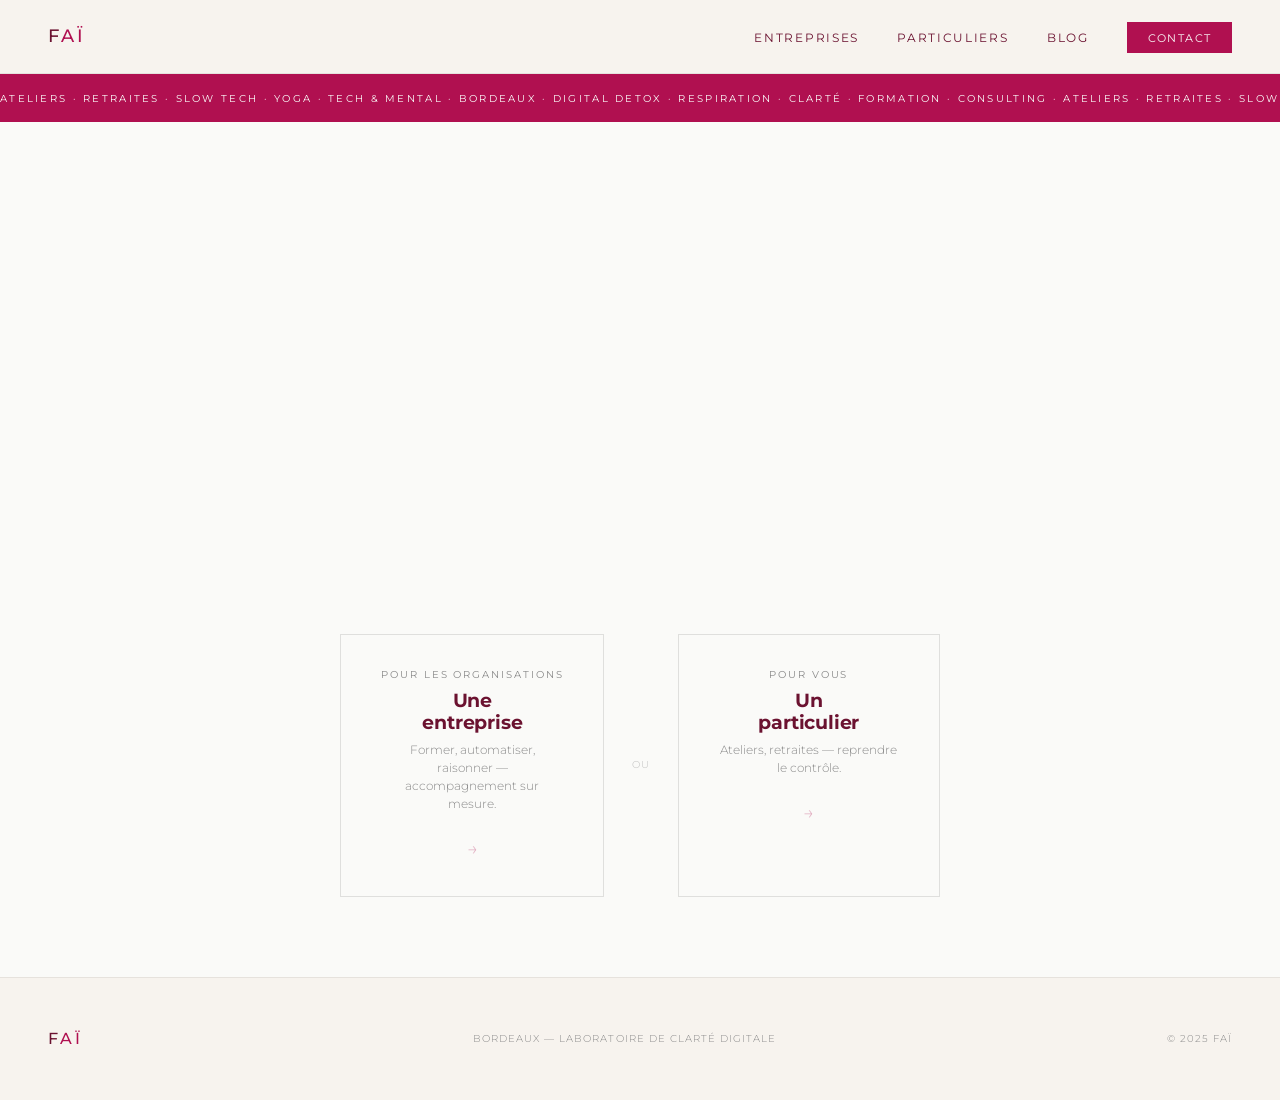
==== index.html @ e2d6e1ae "something is happening" ====
<!DOCTYPE html>
<html lang="fr">
<head>
  <meta charset="UTF-8">
  <meta name="viewport" content="width=device-width, initial-scale=1.0">
  <title>Faï — Laboratoire de clarté digitale</title>
  <meta name="description" content="Faï combine réflexion sur la technologie et pratiques de yoga pour retrouver clarté et concentration.">

  <!-- Google Fonts -->
  <link href="https://fonts.googleapis.com/css2?family=Montserrat:wght@300;400;500;700&family=Cormorant+Garamond:ital,wght@0,400;1,300;1,400&display=swap" rel="stylesheet">

  <!-- CSS global -->
  <link rel="stylesheet" href="assets/css/style.css">

  <style>
    /* ── STYLES SPÉCIFIQUES À CETTE PAGE ─────────────────────────
       Tout ce qui est ici ne s'applique qu'à index.html.
       Les styles communs (nav, footer, boutons...) sont dans style.css
       ──────────────────────────────────────────────────────────── */

    /* Page d'entrée : on veut qu'elle prenne toute la hauteur de l'écran */
    .entry-page {
      min-height: 100vh;
      display: flex;
      flex-direction: column;
    }

   /* Zone centrale — tout ce qui est entre la nav et le footer */
    .entry-main {
      flex: 1;
      display: flex;
      flex-direction: column;
      /*align-items: center;
      justify-content: center;*/
      padding: 4rem 3rem;
      /*text-align: center;*/
    }

    /* Label "Laboratoire de clarté" */
    .entry-label {
      font-size: 0.65rem;
      letter-spacing: 0.28em;
      text-transform: uppercase;
      color: var(--gris);
      margin-bottom: 2.5rem;
    }

    /* Titre principal */
    .entry-title {
      font-family: var(--font-titre);
      font-weight: 700;
      font-size: clamp(2.8rem, 5vw, 5rem);
      line-height: 1.08;
      letter-spacing: -0.02em;
      color: var(--titre);
      margin-bottom: 1.5rem;
    }

    .entry-title em {
      font-family: var(--font-serif);
      font-style: italic;
      font-weight: 300;
      color: var(--rouge);
      font-size: 1.12em;
      letter-spacing: 0;
    }

    /* Sous-titre */
    .entry-sub {
      font-size: 1rem;
      line-height: 1.75;
      color: var(--gris);
      max-width: 480px;
      margin: 0 auto 3.5rem;
      font-weight: 300;
    }

    /* Question "Vous êtes..." */
    .entry-question {
      font-size: 0.72rem;
      letter-spacing: 0.18em;
      text-transform: uppercase;
      color: var(--gris);
      margin-bottom: 1.5rem;
    }

    /* Les deux boutons côte à côte */
    .entry-choices {
      display: flex;
      gap: 1.2rem;
      align-items: stretch;
      justify-content: center;
      flex-wrap: wrap;
      padding: 0 3rem 5rem;
    }

    /* Bouton de choix — plus grand que les boutons nav */
    .btn-choice {
      display: flex;
      flex-direction: column;
      align-items: center;
      text-align: center;
      gap: 0.5rem;
      text-decoration: none;
      padding: 2rem 2.5rem;
      border: 1px solid rgba(26,26,26,0.12);
      background: var(--blanc);
      transition: background 0.3s, border-color 0.3s;
      min-width: 220px;
      position: relative;
      overflow: hidden;
    }

    .btn-choice:hover {
      background: var(--sable);
      border-color: var(--rouge);
    }

    .btn-choice:hover .choice-arrow {
      opacity: 1;
      transform: translateX(4px);
    }

    .choice-label {
      font-size: 0.6rem;
      letter-spacing: 0.2em;
      text-transform: uppercase;
      color: var(--gris);
      font-weight: 400;
    }

    .choice-title {
      font-size: 1.2rem;
      font-weight: 700;
      color: var(--titre);
      letter-spacing: -0.01em;
      line-height: 1.1;
    }

    .choice-desc {
      font-size: 0.75rem;
      color: var(--gris);
      font-weight: 300;
      line-height: 1.5;
      max-width: 180px;
    }

    .choice-arrow {
      font-size: 1.2rem;
      color: var(--rouge);
      opacity: 0.3;
      transition: opacity 0.2s, transform 0.2s;
      margin-top: 0.8rem;
    }

    .btn-choice:hover .choice-arrow {
      opacity: 1;
      transform: translateX(4px);
    }

    /* Séparateur "ou" entre les deux boutons */
    .entry-or {
      font-size: 0.65rem;
      letter-spacing: 0.14em;
      text-transform: uppercase;
      color: rgba(138,138,138,0.5);
      display: flex;
      align-items: center;
      padding: 0 0.5rem;
    }

    /* ── RESPONSIVE ─────────────────────────────────────────────── */
    @media (max-width: 600px) {
      .entry-choices {
        flex-direction: column;
        align-items: stretch;
      }

      .entry-or { display: none; }

      .btn-choice { min-width: unset; }

      /* Sur mobile : menu burger à la place des liens nav */
      .nav-links { display: none; }
      .nav-burger { display: flex; }
    }

    /* Burger menu (masqué sur desktop) */
    .nav-burger {
      display: none;
      flex-direction: column;
      gap: 5px;
      cursor: pointer;
      padding: 4px;
    }

    .nav-burger span {
      display: block;
      width: 22px;
      height: 1.5px;
      background: var(--titre);
    }

    /* Menu mobile déroulant */
    .nav-mobile {
      display: none;
      position: fixed;
      top: 72px;
      left: 0; right: 0;
      background: var(--blanc);
      border-bottom: 1px solid rgba(26,26,26,0.08);
      z-index: 99;
      padding: 1.5rem 2rem;
      flex-direction: column;
      gap: 1.2rem;
    }

    .nav-mobile.open { display: flex; }

    .nav-mobile a {
      text-decoration: none;
      color: var(--titre);
      font-size: 0.85rem;
      letter-spacing: 0.12em;
      text-transform: uppercase;
      font-weight: 400;
      padding: 0.5rem 0;
      border-bottom: 1px solid rgba(26,26,26,0.06);
    }

    .nav-mobile a:last-child { border-bottom: none; }
    .nav-mobile a:hover { color: var(--rouge); }
  </style>
</head>

<body class="entry-page">

  <!-- ── NAV ───────────────────────────────────────────────────────
       La nav de cette page est neutre — elle n'appartient ni à
       l'univers Entreprises ni à l'univers Particuliers.
       Sur mobile : burger menu qui déroule les liens.
       ──────────────────────────────────────────────────────────── -->
  <nav>
    <a href="index.html" class="logo">
      <span class="f">F</span><span class="ai">aï</span>
    </a>

    <!-- Liens desktop -->
    <ul class="nav-links">
      <li><a href="entreprises/index.html">Entreprises</a></li>
      <li><a href="particuliers/index.html">Particuliers</a></li>
      <li><a href="blog/index.html">Blog</a></li>
      <li><a href="contact.html" class="nav-cta">Contact</a></li>
    </ul>

    <!-- Burger mobile -->
    <div class="nav-burger" id="burger" onclick="toggleMenu()">
      <span></span>
      <span></span>
      <span></span>
    </div>
  </nav>

  <!-- Ticker — dans le flux, margin-top pour passer sous la nav fixe -->
  <div class="ticker" style="margin-top: 72px;">
    <span class="ticker-inner">
      Ateliers · Retraites · Slow tech · Yoga · Tech & Mental · Bordeaux · Digital Detox · Respiration · Clarté · Formation · Consulting · Ateliers · Retraites · Slow tech · Yoga · Tech & Mental · Bordeaux · Digital Detox · Respiration · Clarté · Formation · Consulting ·&nbsp;
    </span>
  </div>

  <!-- Menu mobile déroulant -->
  <div class="nav-mobile" id="nav-mobile">
    <a href="entreprises/index.html">Entreprises</a>
    <a href="particuliers/index.html">Particuliers</a>
    <a href="blog/index.html">Blog</a>
    <a href="contact.html">Contact</a>
  </div>


  <!-- ── CONTENU PRINCIPAL ─────────────────────────────────────────
       Zone centrale : présentation + double choix.
       ──────────────────────────────────────────────────────────── -->
  <main class=”entry-main”>
    <div class="ent-hero reveal">
      <p class=”entry-label”>Laboratoire de clarté digitale</p>
      <h1 class=”entry-title”>
        Technologie<br>et <em>conscience.</em>
      </h1>
      <p class=”entry-sub”>
        Dans un monde qui nous incite toujours à “plus”, Faï propose de revoir et redécouvrir nos usages numériques, pour faire de la place à ce qui compte, et utiliser la technologie pour retrouver sens, clarté et concentration.
      </p>

      <!-- Question : apparaît en bas de l'écran, invite à scroller -->
      <p class=”entry-question”>Vous êtes…</p>
    </div>
    <!-- Les deux choix -->
    <div class="entry-choices">

      <!-- Bouton Entreprises -->
      <a href="entreprises/index.html" class="btn-choice">
        <span class="choice-label">Pour les organisations</span>
        <span class="choice-title">Une<br>entreprise</span>
        <span class="choice-desc">Former, automatiser, raisonner — accompagnement sur mesure.</span>
        <span class="choice-arrow">→</span>
      </a>

      <span class="entry-or">ou</span>

      <!-- Bouton Particuliers -->
      <a href="particuliers/index.html" class="btn-choice">
        <span class="choice-label">Pour vous</span>
        <span class="choice-title">Un<br>particulier</span>
        <span class="choice-desc">Ateliers, retraites — reprendre le contrôle.</span>
        <span class="choice-arrow">→</span>
      </a>

    </div>

  </main>

  <!-- ── FOOTER ────────────────────────────────────────────────────
       Footer minimal — commun aux deux univers.
       ──────────────────────────────────────────────────────────── -->
  <footer>
    <div class="footer-logo">
      <span class="f">F</span><span class="ai">aï</span>
    </div>
    <p>Bordeaux — Laboratoire de clarté digitale</p>
    <p>© 2025 Faï</p>
  </footer>

  <!-- ── JAVASCRIPT ─────────────────────────────────────────────────
       Uniquement le burger menu mobile — rien de plus.
       ──────────────────────────────────────────────────────────── -->
  <script>
    function toggleMenu() {
      const menu = document.getElementById('nav-mobile');
      menu.classList.toggle('open');
    }

    // Fermer le menu si on clique ailleurs
    document.addEventListener('click', function(e) {
      const burger = document.getElementById('burger');
      const menu = document.getElementById('nav-mobile');
      if (!burger.contains(e.target) && !menu.contains(e.target)) {
        menu.classList.remove('open');
      }
    });
  </script>

</body>
</html>
---- assets/css/style.css ----
/* ============================================================
   FAÏ — STYLE.CSS
   CSS global partagé par toutes les pages du site
   ============================================================ */


/* ── 1. VARIABLES ─────────────────────────────────────────────
   Le "cerveau" du design system. Toutes les couleurs et polices
   sont définies ici une seule fois. Si tu veux changer une
   couleur sur tout le site, tu ne changes qu'une ligne ici.
   ──────────────────────────────────────────────────────────── */

:root {
  /* Couleurs */
  --rouge:  #B01050;   /* Accent principal — boutons, logo (aï), liens actifs */
  --titre:  #6B1230;   /* Bordeaux — titres, nav, sous-titres                 */
  --sable:  #F7F3EE;   /* Fond de sections, encarts, cards                    */
  --blanc:  #FAFAF8;   /* Fond principal de toutes les pages                  */
  --gris:   #8A8A8A;   /* Textes secondaires, labels, dates                   */
  --noir:   #1A1A1A;   /* Texte courant, corps de texte                       */

  /* Typographies */
  --font-titre: 'Montserrat', sans-serif;
  --font-serif: 'Cormorant Garamond', serif;

  /* Espacements (optionnel — pratique pour la cohérence) */
  --radius: 2px;       /* Coins légèrement arrondis — style éditorial         */
}


/* ── 2. RESET ──────────────────────────────────────────────────
   Supprime les styles par défaut des navigateurs.
   Sans ça, chaque navigateur affiche les éléments différemment.
   ──────────────────────────────────────────────────────────── */

* {
  margin: 0;
  padding: 0;
  box-sizing: border-box; /* Les dimensions incluent padding et bordures */
}

html {
  scroll-behavior: smooth; /* Scroll fluide pour les ancres (#section) */
  scroll-snap-type: y proximity;
}


/* ── 3. BASE ───────────────────────────────────────────────────
   Styles appliqués à tout le document par défaut.
   ──────────────────────────────────────────────────────────── */

body {
  font-family: var(--font-titre);
  background: var(--blanc);
  color: var(--noir);
  font-weight: 300;
  font-size: 16px;
  line-height: 1.6;
  overflow-x: hidden; /* Empêche le scroll horizontal non voulu */
}

img {
  max-width: 100%;
  display: block;
}

a {
  color: inherit;
  text-decoration: none;
}


/* ── 4. TYPOGRAPHIE ────────────────────────────────────────────
   Hiérarchie des titres et du texte.
   ──────────────────────────────────────────────────────────── */

/* Titre hero — Montserrat Bold, couleur bordeaux */
h1 {
  font-family: var(--font-titre);
  font-weight: 700;
  font-size: clamp(2.4rem, 4vw, 4.5rem); /* Taille fluide selon l'écran */
  line-height: 1.08;
  letter-spacing: -0.02em;
  color: var(--titre);
}

/* Titres de sections */
h2 {
  font-family: var(--font-titre);
  font-weight: 300;
  font-size: clamp(1.8rem, 3vw, 2.8rem);
  line-height: 1.2;
  letter-spacing: -0.01em;
  color: var(--titre);
}

h3 {
  font-family: var(--font-titre);
  font-weight: 400;
  font-size: 1.15rem;
  line-height: 1.3;
  color: var(--noir);
}

/* Mot-clé en italique dans les titres hero
   Utilisation : <h1>Reprendre le <em>contrôle</em></h1> */
h1 em, h2 em {
  font-family: var(--font-serif);
  font-style: italic;
  font-weight: 300;
  color: var(--rouge);
  font-size: 1.12em;
  letter-spacing: 0;
}

/* Corps de texte */
p {
  font-size: 0.92rem;
  line-height: 1.85;
  color: #555;
  margin-bottom: 1.4rem;
}

p strong {
  color: var(--noir);
  font-weight: 500;
}

/* Labels et mini-titres de section */
.label {
  font-size: 0.65rem;
  letter-spacing: 0.22em;
  text-transform: uppercase;
  color: var(--gris);
  margin-bottom: 1.2rem;
  font-weight: 400;
}

/* Label rouge (utilisé dans les pages détail) */
.label-rouge {
  font-size: 0.62rem;
  letter-spacing: 0.22em;
  text-transform: uppercase;
  color: var(--rouge);
  margin-bottom: 1rem;
  font-weight: 400;
}


/* ── 5. NAVIGATION ─────────────────────────────────────────────
   Nav fixe en haut de page.
   ──────────────────────────────────────────────────────────── */

nav {
  position: fixed;
  top: 0; left: 0; right: 0;
  z-index: 100;
  display: flex;
  justify-content: space-between;
  align-items: center;
  padding: 1.4rem 3rem;
  background: var(--sable);
  border-bottom: 1px solid rgba(26,26,26,0.08);
}

/* Logo */
.logo {
  font-size: 1.1rem;
  font-weight: 500;
  letter-spacing: 0.18em;
  text-transform: uppercase;
  text-decoration: none;
  color: var(--noir);
}

.logo .f  { color: var(--titre); }  /* F en bordeaux  */
.logo .ai { color: var(--rouge); }  /* aï en cramoisi */

/* Liens nav */
nav ul {
  list-style: none;
  display: flex;
  gap: 2.4rem;
  align-items: center;
}

nav ul a {
  text-decoration: none;
  color: var(--titre);
  font-size: 0.75rem;
  letter-spacing: 0.14em;
  text-transform: uppercase;
  font-weight: 400;
  transition: color 0.2s;
}

nav ul a:hover,
nav ul a.active { color: var(--rouge); }

/* Bouton Contact dans la nav */
.nav-cta {
  background: var(--rouge) !important;
  color: var(--blanc) !important;
  padding: 0.55rem 1.3rem;
  font-size: 0.7rem !important;
  letter-spacing: 0.12em;
  transition: opacity 0.2s;
}

.nav-cta:hover { opacity: 0.85; }

/* Espace pour que le contenu ne passe pas sous la nav fixe */
.nav-spacer { height: 72px; }


/* ── 6. BOUTONS ────────────────────────────────────────────────
   Deux styles de boutons réutilisables partout.
   ──────────────────────────────────────────────────────────── */

/* Bouton principal — fond cramoisi */
.btn-primary {
  display: inline-block;
  background: var(--rouge);
  color: var(--blanc);
  text-decoration: none;
  padding: 0.85rem 2rem;
  font-family: var(--font-titre);
  font-size: 0.72rem;
  letter-spacing: 0.14em;
  text-transform: uppercase;
  font-weight: 400;
  transition: opacity 0.2s;
  border: none;
  cursor: pointer;
  border-radius: var(--radius);
}

.btn-primary:hover { opacity: 0.85; }

/* Bouton fantôme — texte avec soulignement */
.btn-ghost {
  display: inline-block;
  color: var(--noir);
  text-decoration: none;
  font-size: 0.72rem;
  letter-spacing: 0.14em;
  text-transform: uppercase;
  font-weight: 400;
  border-bottom: 1px solid var(--noir);
  padding-bottom: 2px;
  transition: color 0.2s, border-color 0.2s;
}

.btn-ghost:hover { color: var(--rouge); border-color: var(--rouge); }

/* Bouton blanc (sur fond coloré) */
.btn-blanc {
  display: inline-block;
  background: var(--blanc);
  color: var(--rouge);
  text-decoration: none;
  padding: 0.85rem 2rem;
  font-size: 0.72rem;
  letter-spacing: 0.14em;
  text-transform: uppercase;
  font-weight: 500;
  transition: opacity 0.2s;
  white-space: nowrap;
  border-radius: var(--radius);
}

.btn-blanc:hover { opacity: 0.88; }


/* ── 7. BREADCRUMB ─────────────────────────────────────────────
   Fil d'ariane — Accueil · Ateliers · Nom de la page
   ──────────────────────────────────────────────────────────── */

.breadcrumb {
  padding: 1.2rem 3rem;
  font-size: 0.62rem;
  letter-spacing: 0.14em;
  text-transform: uppercase;
  color: var(--gris);
  border-bottom: 1px solid rgba(26,26,26,0.06);
}

.breadcrumb a { color: var(--gris); text-decoration: none; }
.breadcrumb a:hover { color: var(--rouge); }
.breadcrumb span { margin: 0 0.6rem; }


/* ── 8. FOOTER ─────────────────────────────────────────────────
   ──────────────────────────────────────────────────────────── */

footer {
  padding: 3rem;
  background: var(--sable);
  border-top: 1px solid rgba(26,26,26,0.08);
  display: flex;
  justify-content: space-between;
  align-items: center;
}

.footer-logo {
  font-size: 1rem;
  font-weight: 500;
  letter-spacing: 0.18em;
  text-transform: uppercase;
}

.footer-logo .f  { color: var(--titre); }
.footer-logo .ai { color: var(--rouge); }

footer p {
  font-size: 0.65rem;
  letter-spacing: 0.1em;
  color: var(--gris);
  text-transform: uppercase;
  margin-bottom: 0;
}


/* ── 9. ANIMATIONS ─────────────────────────────────────────────
   Apparition au scroll des sections.
   Utilisation : ajouter class="reveal" à n'importe quel élément
   Le JS dans main.js s'occupe d'ajouter .visible au bon moment.
   ──────────────────────────────────────────────────────────── */

.reveal {
  opacity: 0;
  transform: translateY(24px);
  transition: opacity 0.7s ease, transform 0.7s ease;
}

.reveal.visible {
  opacity: 1;
  transform: translateY(0);
}


/* ── 10. UTILITAIRES ───────────────────────────────────────────
   Classes réutilisables pour des cas courants.
   ──────────────────────────────────────────────────────────── */

.text-rouge  { color: var(--rouge); }
.text-titre  { color: var(--titre); }
.text-gris   { color: var(--gris);  }
.bg-sable    { background: var(--sable); }
.bg-blanc    { background: var(--blanc); }

/* Container centré avec largeur max */
.container {
  max-width: 1200px;
  margin: 0 auto;
  padding: 0 3rem;
}


/* ── 12. NAV DROPDOWN ──────────────────────────────────────────
   Menu déroulant pour les sous-pages (Entreprises, Particuliers)
   ──────────────────────────────────────────────────────────── */

.nav-dropdown { position: relative; }

.dropdown {
  display: none;
  position: absolute;
  top: calc(100% + 1rem);
  left: 50%;
  transform: translateX(-50%);
  background: var(--sable);
  border: 1px solid rgba(26,26,26,0.08);
  min-width: 160px;
  z-index: 200;
  flex-direction: column;
  gap: 0;
}

/* Pont invisible pour ne pas perdre le hover dans le gap */
.nav-dropdown::after {
  content: '';
  position: absolute;
  top: 100%;
  left: -0.5rem;
  right: -0.5rem;
  height: 1.2rem;
  background: transparent;
  z-index: 195;
}

.nav-dropdown:hover .dropdown,
.nav-dropdown.open .dropdown { display: flex; }

.dropdown li { list-style: none; }

.dropdown li a {
  display: block;
  padding: 0.7rem 1.2rem;
  font-size: 0.7rem;
  letter-spacing: 0.1em;
  text-transform: uppercase;
  color: var(--titre);
  border-bottom: 1px solid rgba(26,26,26,0.06);
  transition: color 0.2s, background 0.2s;
}

.dropdown li:last-child a { border-bottom: none; }
.dropdown li a:hover { color: var(--rouge); background: var(--blanc); }

/* Nav mobile */
.nav-links { display: flex; }
.nav-burger { display: none; }

.nav-mobile {
  display: none;
  position: fixed;
  top: 72px;
  left: 0; right: 0;
  background: var(--sable);
  border-bottom: 1px solid rgba(26,26,26,0.08);
  z-index: 99;
  padding: 1.5rem 2rem;
  flex-direction: column;
  gap: 0;
}

.nav-mobile.open { display: flex; }

.nav-mobile a {
  text-decoration: none;
  color: var(--titre);
  font-size: 0.8rem;
  letter-spacing: 0.1em;
  text-transform: uppercase;
  font-weight: 400;
  padding: 0.75rem 0;
  border-bottom: 1px solid rgba(26,26,26,0.06);
  transition: color 0.2s;
}

.nav-mobile a:last-child { border-bottom: none; }
.nav-mobile a:hover { color: var(--rouge); }

.nav-burger {
  flex-direction: column;
  gap: 5px;
  cursor: pointer;
  padding: 4px;
  background: none;
  border: none;
}

.nav-burger span {
  display: block;
  width: 22px;
  height: 1.5px;
  background: var(--titre);
}

@media (max-width: 900px) {
  .nav-links { display: none; }
  .nav-burger { display: flex; }
}


/* ── 13. TICKER ────────────────────────────────────────────────
   Bande animée rouge sous la nav
   ──────────────────────────────────────────────────────────── */

.ticker {
  background: var(--rouge);
  padding: 0.75rem 0;
  overflow: hidden;
  white-space: nowrap;
}

.ticker-inner {
  display: inline-block;
  animation: ticker-scroll 22s linear infinite;
  font-size: 0.65rem;
  letter-spacing: 0.22em;
  text-transform: uppercase;
  color: var(--blanc);
  font-weight: 400;
}

@keyframes ticker-scroll {
  from { transform: translateX(0); }
  to   { transform: translateX(-50%); }
}


/* ── 14. PAGE ENTREPRISES ──────────────────────────────────────
   Styles spécifiques à entreprises/index.html
   ──────────────────────────────────────────────────────────── */

/* Hero — section intro */
.ent-hero {
  max-width: 800px;
  margin: 0 auto;
  padding: 6rem 3rem 4rem;
}

.ent-hero h1 { margin-bottom: 2rem; }
.ent-hero p  { max-width: 640px; }

/* Sub-nav ancres */
.sub-nav {
  position: sticky;
  top: 72px;
  z-index: 90;
  background: var(--blanc);
  border-bottom: 1px solid rgba(26,26,26,0.08);
  display: flex;
  gap: 0;
  padding: 0 3rem;
}

.sub-nav a {
  text-decoration: none;
  font-size: 0.7rem;
  letter-spacing: 0.14em;
  text-transform: uppercase;
  color: var(--gris);
  padding: 1rem 1.5rem;
  border-bottom: 2px solid transparent;
  transition: color 0.2s, border-color 0.2s;
  font-weight: 400;
}

.sub-nav a:hover { color: var(--titre); }
.sub-nav a.active { color: var(--rouge); border-bottom-color: var(--rouge); }

/* Section trois propositions */
.propositions-section {
  padding-bottom: 6rem;
}

.propositions-header {
  max-width: 100%;
  margin: 0 auto;
  padding: 3rem 3rem 0;
  text-align: center;
}

.propositions-title {
  font-size: clamp(1.8rem, 3vw, 2.8rem);
  font-weight: 700;
  color: var(--titre);
  letter-spacing: -0.01em;
  line-height: 1.2;
}

/* Chaque proposition */
.proposition {
  max-width: 800px;
  margin: 0 auto;
  padding: 4rem 3rem;
  border-top: 1px solid rgba(26,26,26,0.08);
  display: grid;
  grid-template-columns: 160px 1fr;
  grid-template-rows: auto auto;
  gap: 1.5rem 4rem;
  align-items: start;
  scroll-snap-align: start;
  scroll-margin-top: 108px; /* nav 72px + sub-nav ~36px */
}

.prop-header {
  display: flex;
  flex-direction: column;
  gap: 0.5rem;
}

.prop-num {
  font-size: 0.6rem;
  letter-spacing: 0.2em;
  color: var(--gris);
  font-weight: 400;
}

.prop-header h2 {
  font-size: clamp(2rem, 3vw, 2.8rem);
  font-weight: 700;
  color: var(--titre);
  line-height: 1;
  letter-spacing: -0.02em;
}

.prop-body p:last-child { margin-bottom: 0; }

.prop-cta {
  grid-column: 2;
  padding-top: 0.5rem;
}

@media (max-width: 700px) {
  .proposition {
    grid-template-columns: 1fr;
  }
  .prop-cta { grid-column: 1; }
  .sub-nav { padding: 0 1.5rem; overflow-x: auto; }
}
   /*Adaptations pour mobile (écrans < 900px).
   ──────────────────────────────────────────────────────────── */

@media (max-width: 900px) {
  nav {
    padding: 1.2rem 1.5rem;
  }

  nav ul {
    gap: 1.2rem;
  }

  .container {
    padding: 0 1.5rem;
  }

  footer {
    flex-direction: column;
    gap: 1rem;
    text-align: center;
    padding: 2rem 1.5rem;
  }
}
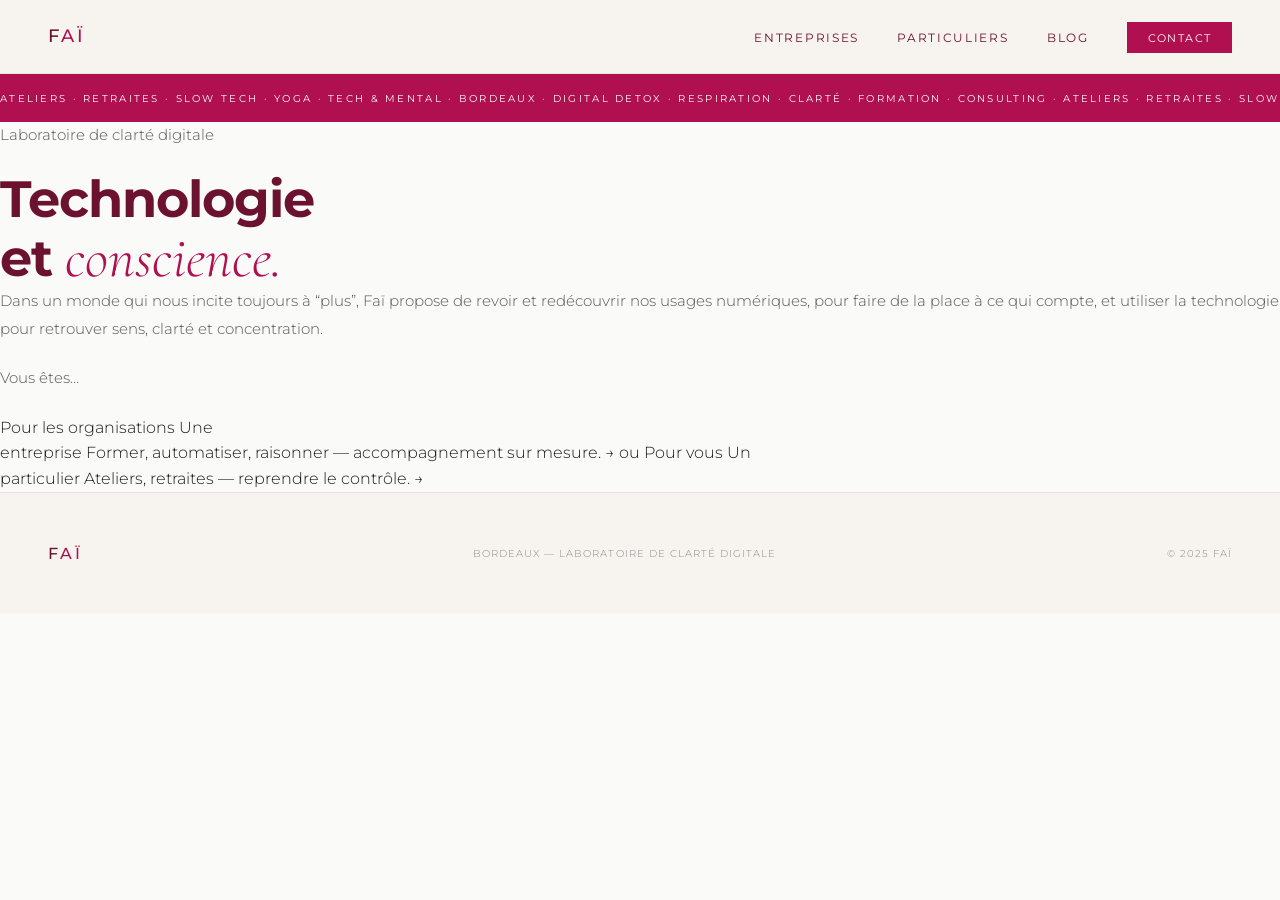
==== commit 3c087493: "fix accueil: main décommenté, suppression reveal invisible, classes restaurées" ====
--- a/index.html
+++ b/index.html
@@ -25,15 +25,15 @@
       flex-direction: column;
     }
 
-   /* Zone centrale — tout ce qui est entre la nav et le footer */
+    /* Zone centrale — tout ce qui est entre la nav et le footer */
     .entry-main {
       flex: 1;
       display: flex;
       flex-direction: column;
-      /*align-items: center;
-      justify-content: center;*/
+      align-items: center;
+      justify-content: center;
       padding: 4rem 3rem;
-      /*text-align: center;*/
+      text-align: center;
     }
 
     /* Label "Laboratoire de clarté" */
@@ -281,37 +281,29 @@
        Zone centrale : présentation + double choix.
        ──────────────────────────────────────────────────────────── -->
   <main class=”entry-main”>
-    <div class="ent-hero reveal">
-      <p class=”entry-label”>Laboratoire de clarté digitale</p>
-      <h1 class=”entry-title”>
-        Technologie<br>et <em>conscience.</em>
-      </h1>
-      <p class=”entry-sub”>
-        Dans un monde qui nous incite toujours à “plus”, Faï propose de revoir et redécouvrir nos usages numériques, pour faire de la place à ce qui compte, et utiliser la technologie pour retrouver sens, clarté et concentration.
-      </p>
-
-      <!-- Question : apparaît en bas de l'écran, invite à scroller -->
-      <p class=”entry-question”>Vous êtes…</p>
-    </div>
+
+    <p class=”entry-label”>Laboratoire de clarté digitale</p>
+    <h1 class=”entry-title”>Technologie<br>et <em>conscience.</em></h1>
+    <p class=”entry-sub”>Dans un monde qui nous incite toujours à “plus”, Faï propose de revoir et redécouvrir nos usages numériques, pour faire de la place à ce qui compte, et utiliser la technologie pour retrouver sens, clarté et concentration.</p>
+    <p class=”entry-question”>Vous êtes…</p>
+
     <!-- Les deux choix -->
-    <div class="entry-choices">
-
-      <!-- Bouton Entreprises -->
-      <a href="entreprises/index.html" class="btn-choice">
-        <span class="choice-label">Pour les organisations</span>
-        <span class="choice-title">Une<br>entreprise</span>
-        <span class="choice-desc">Former, automatiser, raisonner — accompagnement sur mesure.</span>
-        <span class="choice-arrow">→</span>
+    <div class=”entry-choices”>
+
+      <a href=”entreprises/index.html” class=”btn-choice”>
+        <span class=”choice-label”>Pour les organisations</span>
+        <span class=”choice-title”>Une<br>entreprise</span>
+        <span class=”choice-desc”>Former, automatiser, raisonner — accompagnement sur mesure.</span>
+        <span class=”choice-arrow”>→</span>
       </a>
 
-      <span class="entry-or">ou</span>
-
-      <!-- Bouton Particuliers -->
-      <a href="particuliers/index.html" class="btn-choice">
-        <span class="choice-label">Pour vous</span>
-        <span class="choice-title">Un<br>particulier</span>
-        <span class="choice-desc">Ateliers, retraites — reprendre le contrôle.</span>
-        <span class="choice-arrow">→</span>
+      <span class=”entry-or”>ou</span>
+
+      <a href=”particuliers/index.html” class=”btn-choice”>
+        <span class=”choice-label”>Pour vous</span>
+        <span class=”choice-title”>Un<br>particulier</span>
+        <span class=”choice-desc”>Ateliers, retraites — reprendre le contrôle.</span>
+        <span class=”choice-arrow”>→</span>
       </a>
 
     </div>
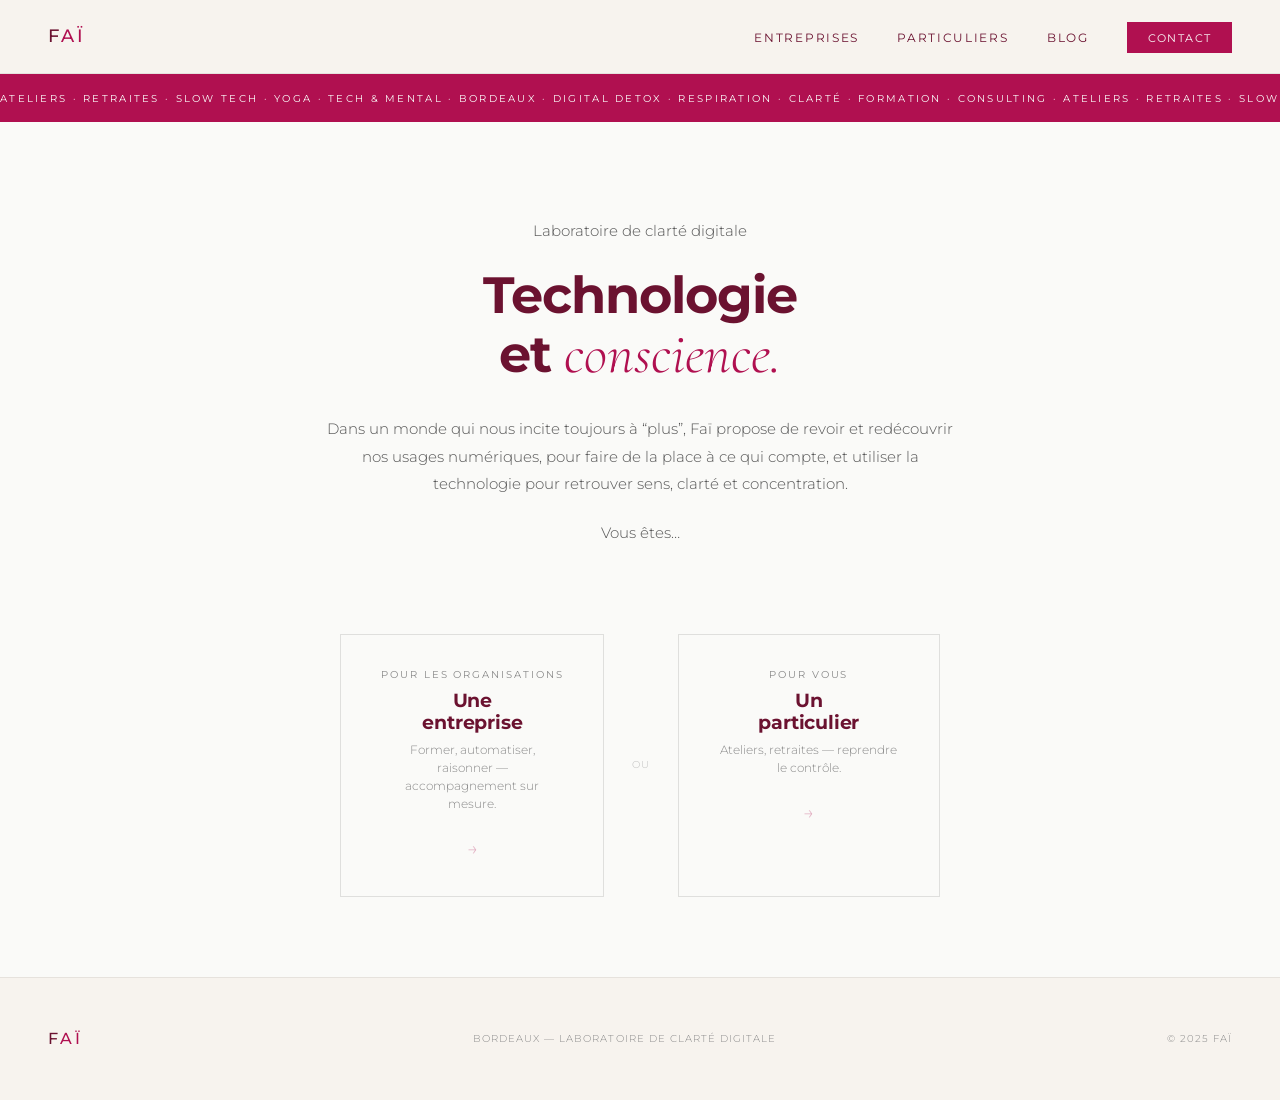
==== commit 84d3c857: "fix: ajout reveal JS + text-align center sur ent-hero accueil" ====
--- a/index.html
+++ b/index.html
@@ -25,16 +25,19 @@
       flex-direction: column;
     }
 
-    /* Zone centrale — tout ce qui est entre la nav et le footer */
+   /* Zone centrale — tout ce qui est entre la nav et le footer */
     .entry-main {
       flex: 1;
       display: flex;
       flex-direction: column;
-      align-items: center;
-      justify-content: center;
+      /*align-items: center;
+      justify-content: center;*/
       padding: 4rem 3rem;
-      text-align: center;
-    }
+      /*text-align: center;*/
+    }
+
+    /* Centrage du bloc hero sur l'accueil */
+    .ent-hero { text-align: center; }
 
     /* Label "Laboratoire de clarté" */
     .entry-label {
@@ -280,35 +283,43 @@
   <!-- ── CONTENU PRINCIPAL ─────────────────────────────────────────
        Zone centrale : présentation + double choix.
        ──────────────────────────────────────────────────────────── -->
-  <main class=”entry-main”>
-
-    <p class=”entry-label”>Laboratoire de clarté digitale</p>
-    <h1 class=”entry-title”>Technologie<br>et <em>conscience.</em></h1>
-    <p class=”entry-sub”>Dans un monde qui nous incite toujours à “plus”, Faï propose de revoir et redécouvrir nos usages numériques, pour faire de la place à ce qui compte, et utiliser la technologie pour retrouver sens, clarté et concentration.</p>
-    <p class=”entry-question”>Vous êtes…</p>
-
-    <!-- Les deux choix -->
-    <div class=”entry-choices”>
-
-      <a href=”entreprises/index.html” class=”btn-choice”>
-        <span class=”choice-label”>Pour les organisations</span>
-        <span class=”choice-title”>Une<br>entreprise</span>
-        <span class=”choice-desc”>Former, automatiser, raisonner — accompagnement sur mesure.</span>
-        <span class=”choice-arrow”>→</span>
-      </a>
-
-      <span class=”entry-or”>ou</span>
-
-      <a href=”particuliers/index.html” class=”btn-choice”>
-        <span class=”choice-label”>Pour vous</span>
-        <span class=”choice-title”>Un<br>particulier</span>
-        <span class=”choice-desc”>Ateliers, retraites — reprendre le contrôle.</span>
-        <span class=”choice-arrow”>→</span>
-      </a>
-
-    </div>
-
-  </main>
+  <!--<main class=”entry-main”>-->
+  <div class="ent-hero reveal">
+    <p>Laboratoire de clarté digitale</p>
+    <h1>Technologie<br>et <em>conscience.</em></h1>
+    <p>Dans un monde qui nous incite toujours à “plus”, Faï propose de revoir et redécouvrir nos usages numériques, pour faire de la place à ce qui compte, et utiliser la technologie pour retrouver sens, clarté et concentration.</p>
+
+
+
+
+
+    <!-- Question : apparaît en bas de l'écran, invite à scroller -->
+    <p>Vous êtes…</p>
+  </div>
+  <!-- Les deux choix -->
+  <div class="entry-choices">
+
+    <!-- Bouton Entreprises -->
+    <a href="entreprises/index.html" class="btn-choice">
+      <span class="choice-label">Pour les organisations</span>
+      <span class="choice-title">Une<br>entreprise</span>
+      <span class="choice-desc">Former, automatiser, raisonner — accompagnement sur mesure.</span>
+      <span class="choice-arrow">→</span>
+    </a>
+
+    <span class="entry-or">ou</span>
+
+    <!-- Bouton Particuliers -->
+    <a href="particuliers/index.html" class="btn-choice">
+      <span class="choice-label">Pour vous</span>
+      <span class="choice-title">Un<br>particulier</span>
+      <span class="choice-desc">Ateliers, retraites — reprendre le contrôle.</span>
+      <span class="choice-arrow">→</span>
+    </a>
+
+  </div>
+
+  <!--</main>-->
 
   <!-- ── FOOTER ────────────────────────────────────────────────────
        Footer minimal — commun aux deux univers.
@@ -338,6 +349,19 @@
         menu.classList.remove('open');
       }
     });
+
+    // Reveal au scroll
+    const revealObserver = new IntersectionObserver(function(entries) {
+      entries.forEach(function(entry) {
+        if (entry.isIntersecting) {
+          entry.target.classList.add('visible');
+          revealObserver.unobserve(entry.target);
+        }
+      });
+    }, { threshold: 0.1 });
+    document.querySelectorAll('.reveal').forEach(function(el) {
+      revealObserver.observe(el);
+    });
   </script>
 
 </body>
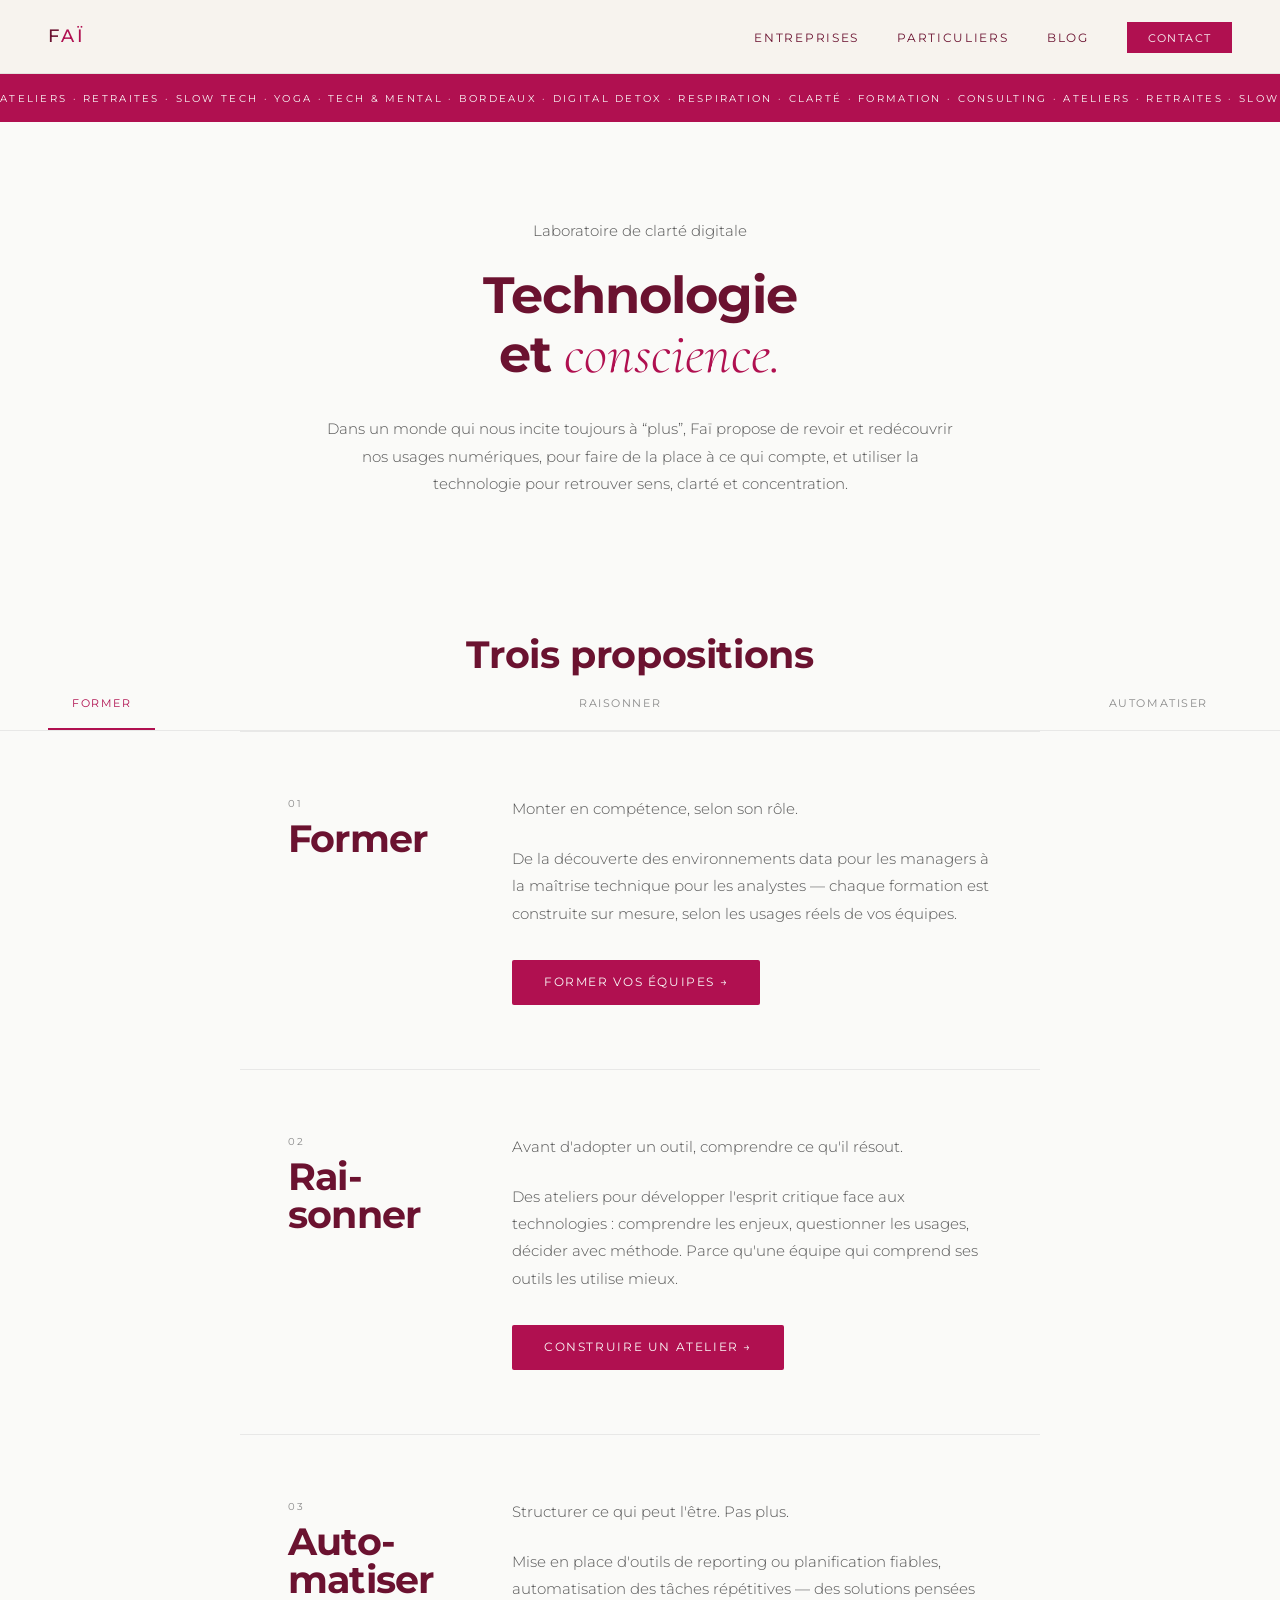
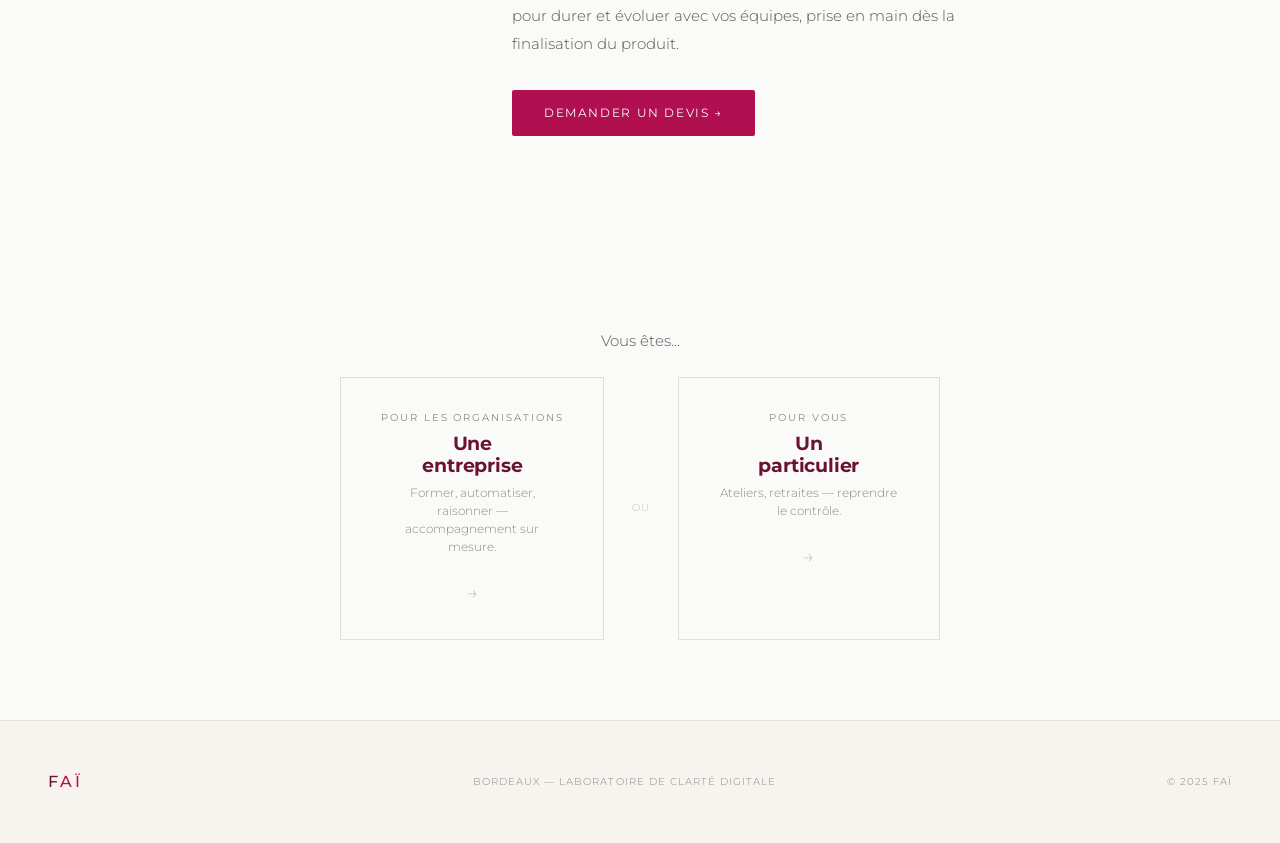
==== commit fbe28b72: "symplifing" ====
--- a/index.html
+++ b/index.html
@@ -289,13 +289,74 @@
     <h1>Technologie<br>et <em>conscience.</em></h1>
     <p>Dans un monde qui nous incite toujours à “plus”, Faï propose de revoir et redécouvrir nos usages numériques, pour faire de la place à ce qui compte, et utiliser la technologie pour retrouver sens, clarté et concentration.</p>
 
-
-
-
-
-    <!-- Question : apparaît en bas de l'écran, invite à scroller -->
+  </div>
+
+  <!-- ── TROIS PROPOSITIONS ──────────────────────────────────────── -->
+  <section class="propositions-section">
+
+    <div class="propositions-header">
+      <h2 class="propositions-title">Trois propositions</h2>
+    </div>
+
+    <!-- Sub-nav ancres -->
+    <nav class="sub-nav" id="sub-nav">
+      <a href="#former">Former</a>
+      <a href="#raisonner">Raisonner</a>
+      <a href="#automatiser">Automatiser</a>
+    </nav>
+
+    <!-- 01 · Former -->
+    <div id="former" class="proposition reveal">
+      <div class="prop-header">
+        <span class="prop-num">01</span>
+        <h2>Former</h2>
+      </div>
+      <div class="prop-body">
+        <p>Monter en compétence, selon son rôle.</p>
+        <p>De la découverte des environnements data pour les managers à la maîtrise technique pour les analystes — chaque formation est construite sur mesure, selon les usages réels de vos équipes.</p>
+      </div>
+      <div class="prop-cta">
+        <a href="contact.html" class="btn-primary">Former vos équipes →</a>
+      </div>
+    </div>
+
+    <!-- 02 · Raisonner -->
+    <div id="raisonner" class="proposition reveal">
+      <div class="prop-header">
+        <span class="prop-num">02</span>
+        <h2>Rai-<br>sonner</h2>
+      </div>
+      <div class="prop-body">
+        <p>Avant d'adopter un outil, comprendre ce qu'il résout.</p>
+        <p>Des ateliers pour développer l'esprit critique face aux technologies : comprendre les enjeux, questionner les usages, décider avec méthode. Parce qu'une équipe qui comprend ses outils les utilise mieux.</p>
+      </div>
+      <div class="prop-cta">
+        <a href="contact.html" class="btn-primary">Construire un atelier →</a>
+      </div>
+    </div>
+
+    <!-- 03 · Automatiser -->
+    <div id="automatiser" class="proposition reveal">
+      <div class="prop-header">
+        <span class="prop-num">03</span>
+        <h2>Auto-<br>matiser</h2>
+      </div>
+      <div class="prop-body">
+        <p>Structurer ce qui peut l'être. Pas plus.</p>
+        <p>Mise en place d'outils de reporting ou planification fiables, automatisation des tâches répétitives — des solutions pensées pour durer et évoluer avec vos équipes, prise en main dès la finalisation du produit.</p>
+      </div>
+      <div class="prop-cta">
+        <a href="contact.html" class="btn-primary">Demander un devis →</a>
+      </div>
+    </div>
+
+  </section>
+
+  <!-- Question : apparaît en bas de l'écran, invite à scroller -->
+  <div class="ent-hero reveal" style="text-align:center; padding: 2rem 3rem 0;">
     <p>Vous êtes…</p>
   </div>
+
   <!-- Les deux choix -->
   <div class="entry-choices">
 
@@ -362,6 +423,22 @@
     document.querySelectorAll('.reveal').forEach(function(el) {
       revealObserver.observe(el);
     });
+
+    // Sub-nav actif au scroll
+    const propositions = document.querySelectorAll('.proposition');
+    const subNavLinks = document.querySelectorAll('.sub-nav a');
+    if (propositions.length && subNavLinks.length) {
+      const subNavObserver = new IntersectionObserver(function(entries) {
+        entries.forEach(function(entry) {
+          if (entry.isIntersecting) {
+            subNavLinks.forEach(function(link) {
+              link.classList.toggle('active', link.getAttribute('href') === '#' + entry.target.id);
+            });
+          }
+        });
+      }, { threshold: 0.4 });
+      propositions.forEach(function(p) { subNavObserver.observe(p); });
+    }
   </script>
 
 </body>
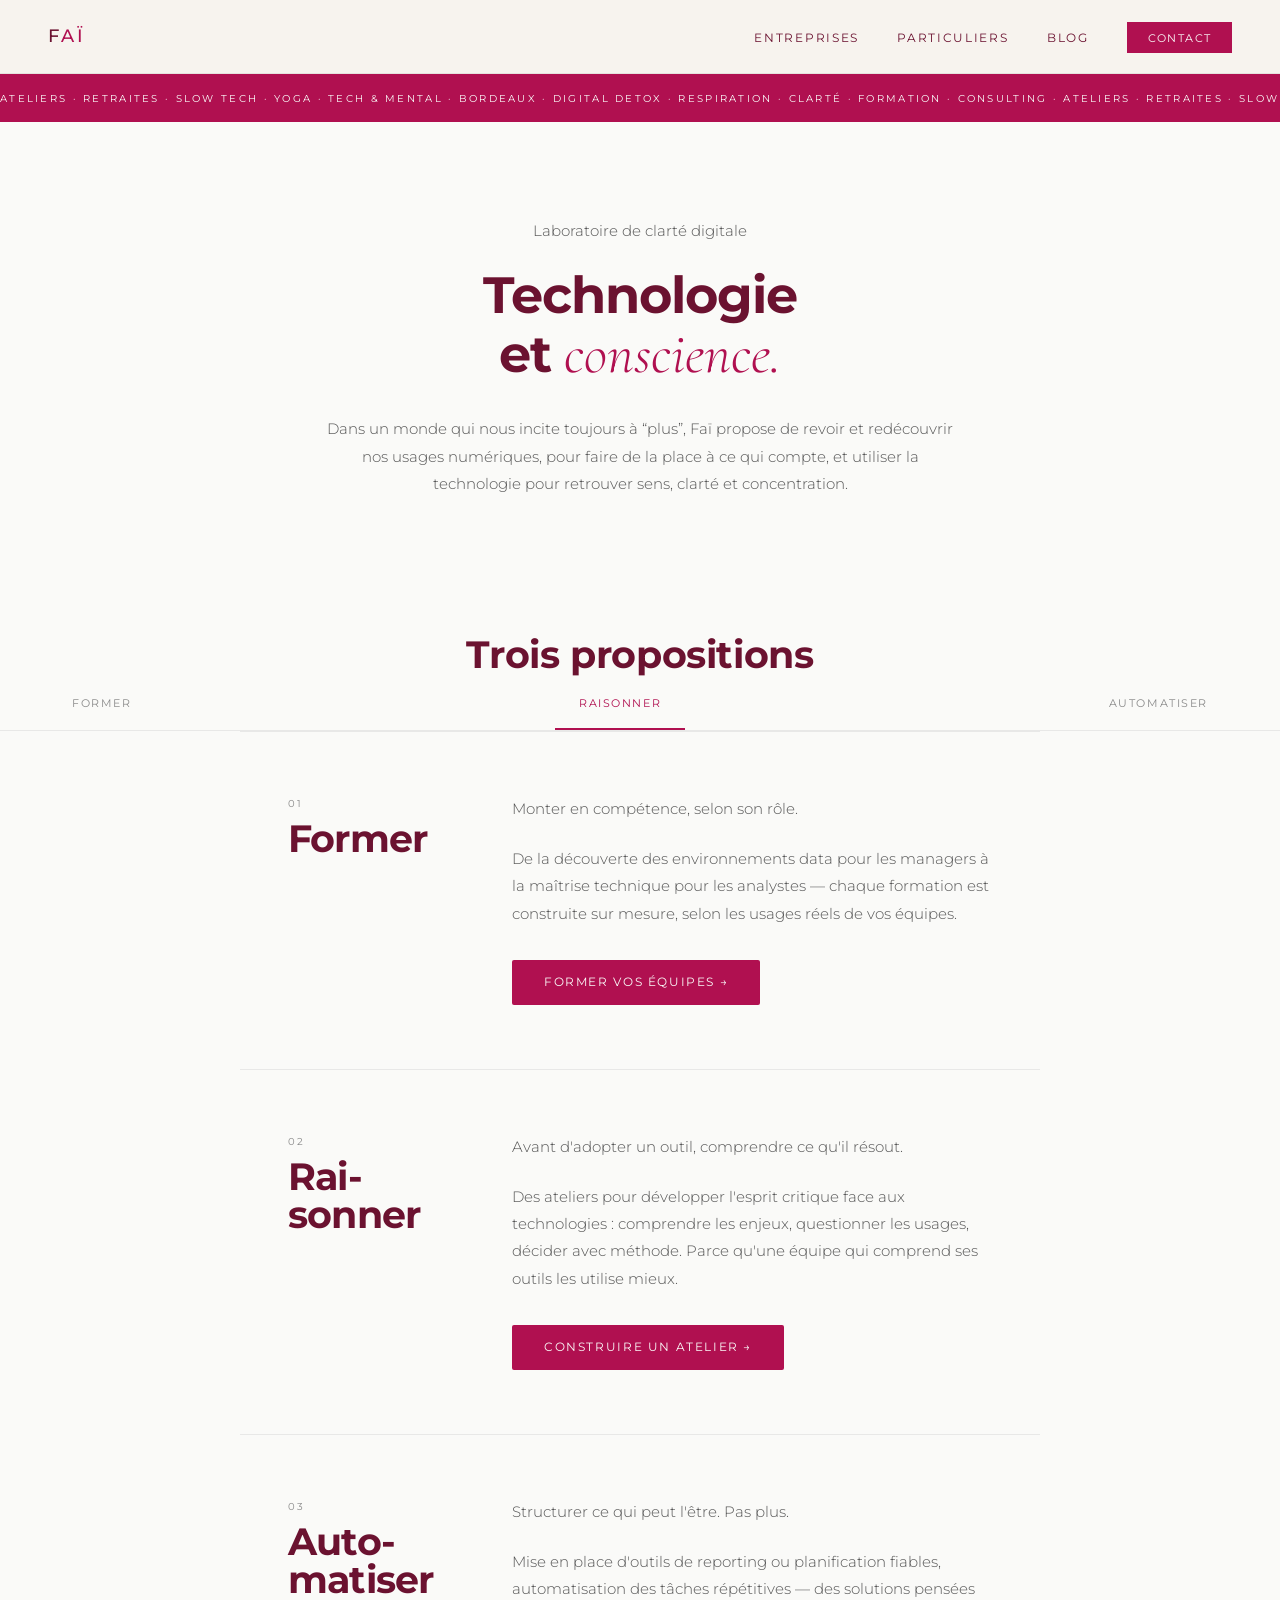
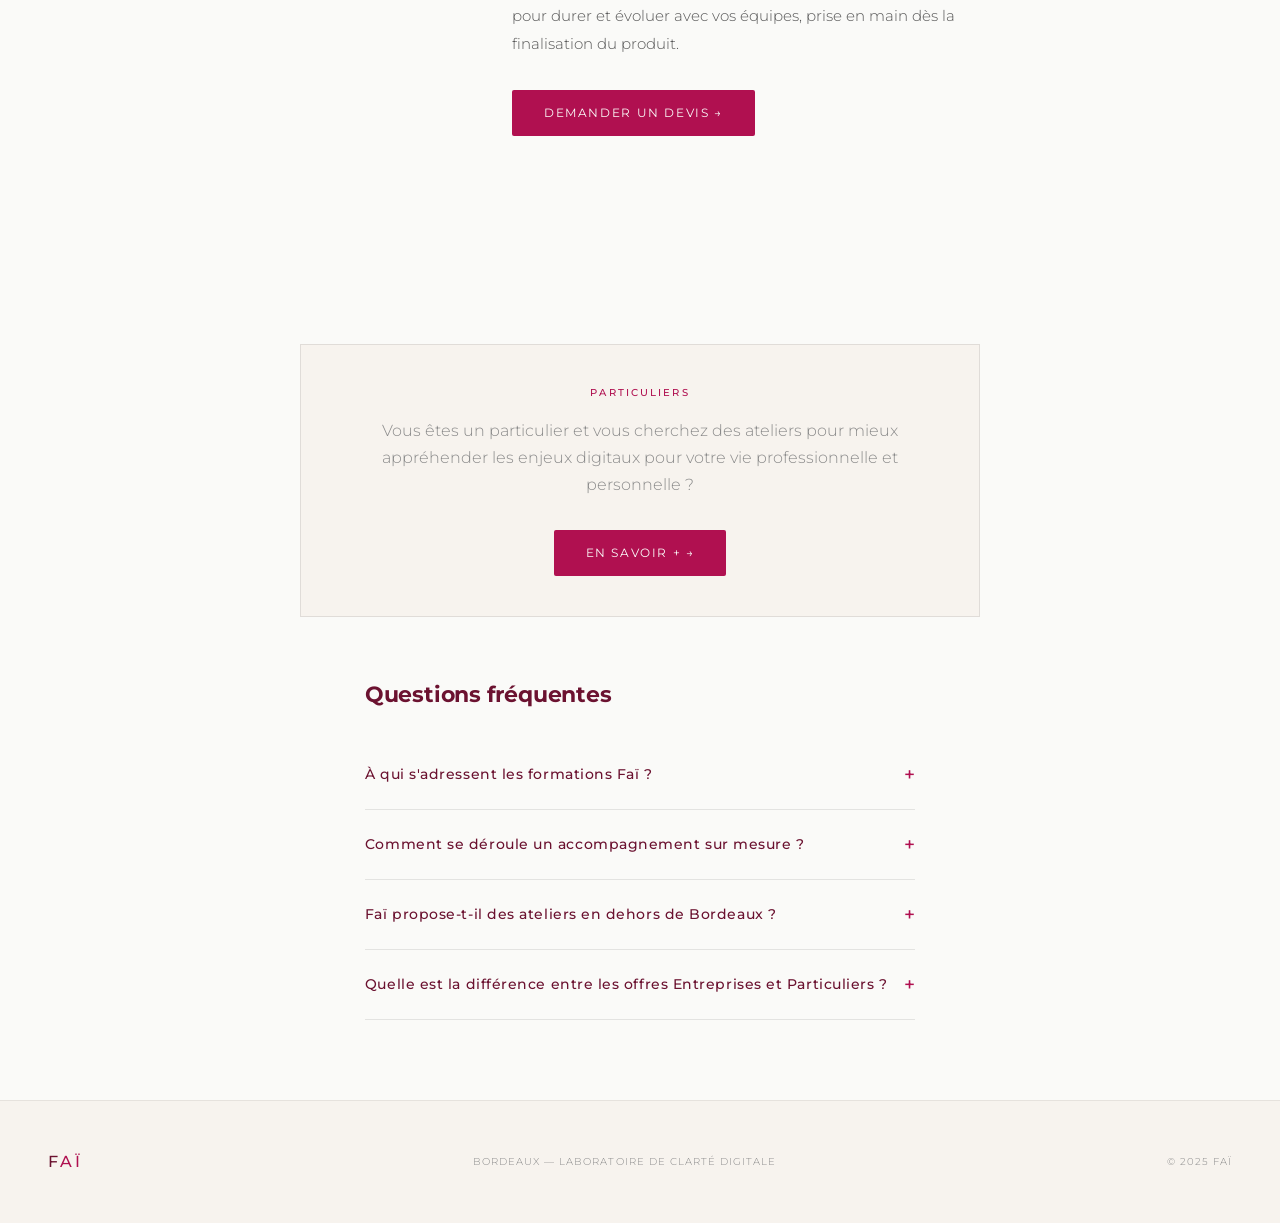
==== commit 36417994: "symplifing tryin" ====
--- a/index.html
+++ b/index.html
@@ -172,67 +172,97 @@
       padding: 0 0.5rem;
     }
 
+    /* ── CALLOUT PARTICULIERS ───────────────────────────────────── */
+    .callout-particulier {
+      margin: 3rem auto 4rem;
+      max-width: 680px;
+      padding: 2.5rem 3rem;
+      border: 1px solid rgba(26,26,26,0.1);
+      background: var(--sable);
+      text-align: center;
+    }
+
+    .callout-particulier .callout-label {
+      font-size: 0.6rem;
+      letter-spacing: 0.22em;
+      text-transform: uppercase;
+      color: var(--rouge);
+      font-weight: 500;
+      margin-bottom: 1rem;
+    }
+
+    .callout-particulier p {
+      font-size: 1rem;
+      line-height: 1.7;
+      color: var(--gris);
+      font-weight: 300;
+      margin-bottom: 2rem;
+    }
+
+    /* ── FAQ ────────────────────────────────────────────────────── */
+    .faq-section {
+      max-width: 680px;
+      margin: 0 auto 5rem;
+      padding: 0 1.5rem;
+    }
+
+    .faq-section h2 {
+      font-family: var(--font-titre);
+      font-size: 1.4rem;
+      font-weight: 700;
+      letter-spacing: -0.01em;
+      color: var(--titre);
+      margin-bottom: 2rem;
+    }
+
+    .faq-item {
+      border-bottom: 1px solid rgba(26,26,26,0.1);
+    }
+
+    .faq-item summary {
+      list-style: none;
+      cursor: pointer;
+      display: flex;
+      justify-content: space-between;
+      align-items: center;
+      padding: 1.2rem 0;
+      font-size: 0.85rem;
+      font-weight: 500;
+      letter-spacing: 0.04em;
+      color: var(--titre);
+      user-select: none;
+    }
+
+    .faq-item summary::-webkit-details-marker { display: none; }
+
+    .faq-item summary::after {
+      content: '+';
+      font-size: 1.2rem;
+      color: var(--rouge);
+      transition: transform 0.2s;
+      flex-shrink: 0;
+      margin-left: 1rem;
+    }
+
+    .faq-item[open] summary::after {
+      transform: rotate(45deg);
+    }
+
+    .faq-item .faq-answer {
+      font-size: 0.85rem;
+      line-height: 1.75;
+      color: var(--gris);
+      font-weight: 300;
+      padding-bottom: 1.2rem;
+    }
+
     /* ── RESPONSIVE ─────────────────────────────────────────────── */
-    @media (max-width: 600px) {
-      .entry-choices {
-        flex-direction: column;
-        align-items: stretch;
+    @media (max-width: 700px) {
+      .callout-particulier {
+        padding: 2rem 1.5rem;
+        margin: 2rem 1rem 3rem;
       }
-
-      .entry-or { display: none; }
-
-      .btn-choice { min-width: unset; }
-
-      /* Sur mobile : menu burger à la place des liens nav */
-      .nav-links { display: none; }
-      .nav-burger { display: flex; }
-    }
-
-    /* Burger menu (masqué sur desktop) */
-    .nav-burger {
-      display: none;
-      flex-direction: column;
-      gap: 5px;
-      cursor: pointer;
-      padding: 4px;
-    }
-
-    .nav-burger span {
-      display: block;
-      width: 22px;
-      height: 1.5px;
-      background: var(--titre);
-    }
-
-    /* Menu mobile déroulant */
-    .nav-mobile {
-      display: none;
-      position: fixed;
-      top: 72px;
-      left: 0; right: 0;
-      background: var(--blanc);
-      border-bottom: 1px solid rgba(26,26,26,0.08);
-      z-index: 99;
-      padding: 1.5rem 2rem;
-      flex-direction: column;
-      gap: 1.2rem;
-    }
-
-    .nav-mobile.open { display: flex; }
-
-    .nav-mobile a {
-      text-decoration: none;
-      color: var(--titre);
-      font-size: 0.85rem;
-      letter-spacing: 0.12em;
-      text-transform: uppercase;
-      font-weight: 400;
-      padding: 0.5rem 0;
-      border-bottom: 1px solid rgba(26,26,26,0.06);
-    }
-
-    .nav-mobile a:last-child { border-bottom: none; }
-    .nav-mobile a:hover { color: var(--rouge); }
+    }
   </style>
 </head>
 
@@ -250,18 +280,18 @@
 
     <!-- Liens desktop -->
     <ul class="nav-links">
-      <li><a href="entreprises/index.html">Entreprises</a></li>
+      <li><a href="#former">Entreprises</a></li>
       <li><a href="particuliers/index.html">Particuliers</a></li>
       <li><a href="blog/index.html">Blog</a></li>
       <li><a href="contact.html" class="nav-cta">Contact</a></li>
     </ul>
 
     <!-- Burger mobile -->
-    <div class="nav-burger" id="burger" onclick="toggleMenu()">
+    <button class="nav-burger" id="burger" onclick="toggleMenu()" aria-label="Menu">
       <span></span>
       <span></span>
       <span></span>
-    </div>
+    </button>
   </nav>
 
   <!-- Ticker — dans le flux, margin-top pour passer sous la nav fixe -->
@@ -273,7 +303,7 @@
 
   <!-- Menu mobile déroulant -->
   <div class="nav-mobile" id="nav-mobile">
-    <a href="entreprises/index.html">Entreprises</a>
+    <a href="#former">Entreprises</a>
     <a href="particuliers/index.html">Particuliers</a>
     <a href="blog/index.html">Blog</a>
     <a href="contact.html">Contact</a>
@@ -352,35 +382,46 @@
 
   </section>
 
-  <!-- Question : apparaît en bas de l'écran, invite à scroller -->
-  <div class="ent-hero reveal" style="text-align:center; padding: 2rem 3rem 0;">
-    <p>Vous êtes…</p>
+  <!-- ── CALLOUT PARTICULIERS ────────────────────────────────────── -->
+  <div class="callout-particulier reveal">
+    <p class="callout-label">Particuliers</p>
+    <p>Vous êtes un particulier et vous cherchez des ateliers pour mieux appréhender les enjeux digitaux pour votre vie professionnelle et personnelle ?</p>
+    <a href="particuliers/index.html" class="btn-primary">En savoir + →</a>
   </div>
 
-  <!-- Les deux choix -->
-  <div class="entry-choices">
-
-    <!-- Bouton Entreprises -->
-    <a href="entreprises/index.html" class="btn-choice">
-      <span class="choice-label">Pour les organisations</span>
-      <span class="choice-title">Une<br>entreprise</span>
-      <span class="choice-desc">Former, automatiser, raisonner — accompagnement sur mesure.</span>
-      <span class="choice-arrow">→</span>
-    </a>
-
-    <span class="entry-or">ou</span>
-
-    <!-- Bouton Particuliers -->
-    <a href="particuliers/index.html" class="btn-choice">
-      <span class="choice-label">Pour vous</span>
-      <span class="choice-title">Un<br>particulier</span>
-      <span class="choice-desc">Ateliers, retraites — reprendre le contrôle.</span>
-      <span class="choice-arrow">→</span>
-    </a>
-
-  </div>
-
-  <!--</main>-->
+  <!-- ── FAQ ──────────────────────────────────────────────────────── -->
+  <section class="faq-section reveal">
+    <h2>Questions fréquentes</h2>
+
+    <details class="faq-item">
+      <summary>À qui s'adressent les formations Faï ?</summary>
+      <div class="faq-answer">
+        Lorem ipsum dolor sit amet, consectetur adipiscing elit. Sed do eiusmod tempor incididunt ut labore et dolore magna aliqua. Ut enim ad minim veniam, quis nostrud exercitation ullamco laboris nisi ut aliquip.
+      </div>
+    </details>
+
+    <details class="faq-item">
+      <summary>Comment se déroule un accompagnement sur mesure ?</summary>
+      <div class="faq-answer">
+        Lorem ipsum dolor sit amet, consectetur adipiscing elit. Duis aute irure dolor in reprehenderit in voluptate velit esse cillum dolore eu fugiat nulla pariatur. Excepteur sint occaecat cupidatat non proident.
+      </div>
+    </details>
+
+    <details class="faq-item">
+      <summary>Faï propose-t-il des ateliers en dehors de Bordeaux ?</summary>
+      <div class="faq-answer">
+        Lorem ipsum dolor sit amet, consectetur adipiscing elit. Sunt in culpa qui officia deserunt mollit anim id est laborum. Pellentesque habitant morbi tristique senectus et netus et malesuada fames ac turpis egestas.
+      </div>
+    </details>
+
+    <details class="faq-item">
+      <summary>Quelle est la différence entre les offres Entreprises et Particuliers ?</summary>
+      <div class="faq-answer">
+        Lorem ipsum dolor sit amet, consectetur adipiscing elit. Nam libero tempore cum soluta nobis est eligendi optio cumque nihil impedit quo minus id quod maxime placeat facere possimus, omnis voluptas assumenda est.
+      </div>
+    </details>
+
+  </section>
 
   <!-- ── FOOTER ────────────────────────────────────────────────────
        Footer minimal — commun aux deux univers.
@@ -424,7 +465,7 @@
       revealObserver.observe(el);
     });
 
-    // Sub-nav actif au scroll
+    // Sub-nav actif au scroll — la section active est celle qui entre dans la zone de lecture (25-75% du viewport)
     const propositions = document.querySelectorAll('.proposition');
     const subNavLinks = document.querySelectorAll('.sub-nav a');
     if (propositions.length && subNavLinks.length) {
@@ -436,7 +477,10 @@
             });
           }
         });
-      }, { threshold: 0.4 });
+      }, {
+        rootMargin: '-25% 0px -65% 0px',
+        threshold: 0
+      });
       propositions.forEach(function(p) { subNavObserver.observe(p); });
     }
   </script>
